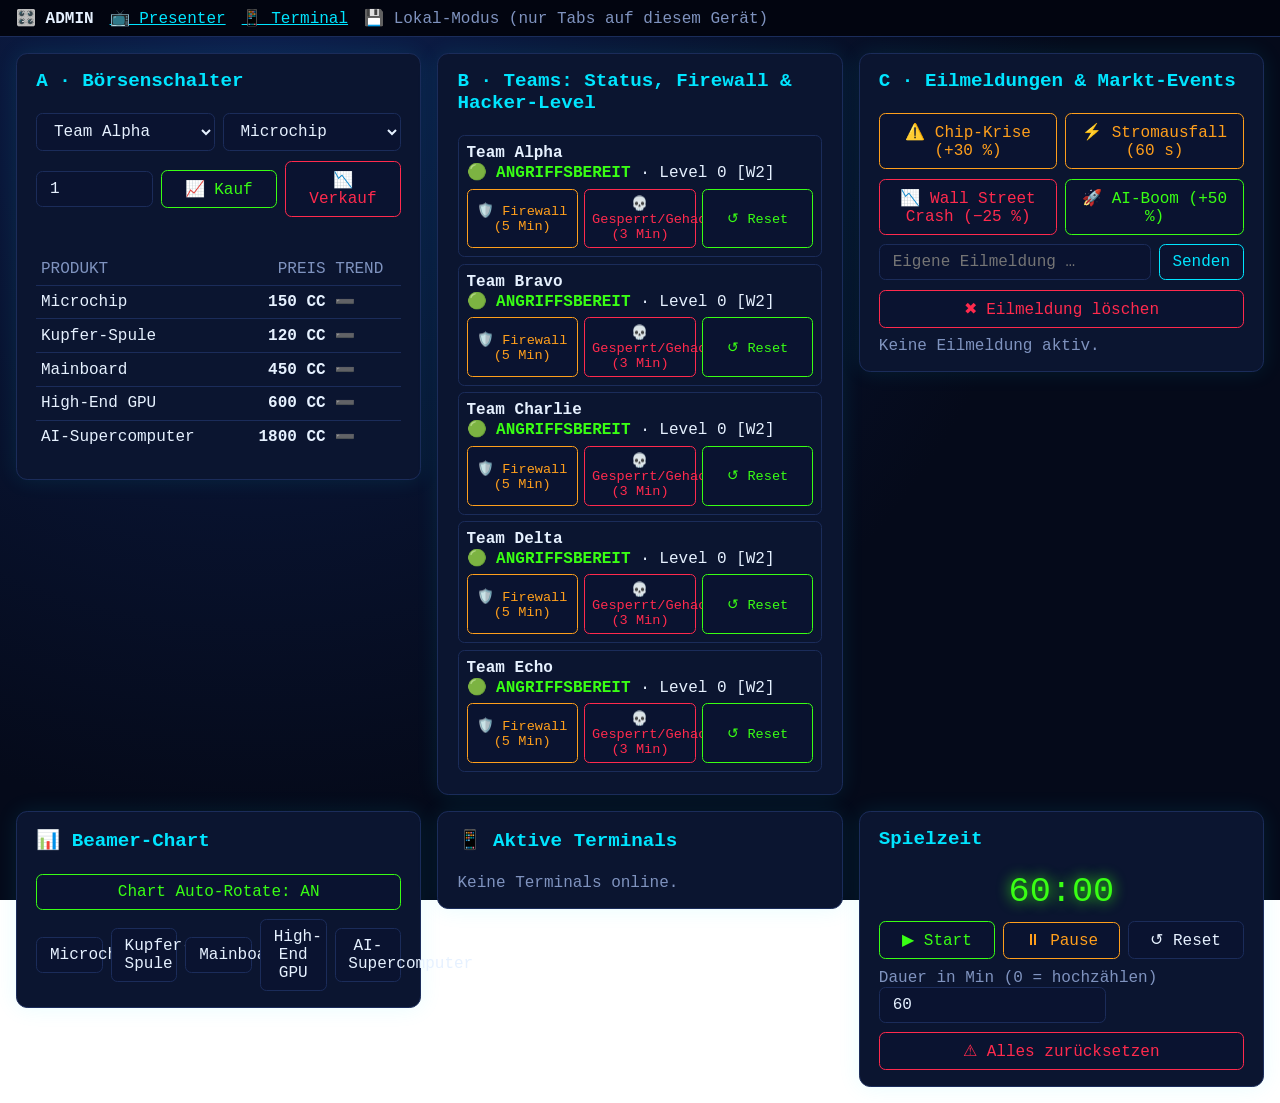
==== admin/index.html @ 9f30bccb "adds files via upload" ====
<!DOCTYPE html><html lang="de" class="sm"><head><meta charset="utf-8"><meta name="viewport" content="width=device-width,initial-scale=1"><title>Admin · CodeClub Börse</title><link rel="stylesheet" href="../css/style.css"></head>
<body>
<nav class="nav"><b>🎛️ ADMIN</b><a href="../presenter/" target="_blank">📺 Presenter</a><a href="../terminal/" target="_blank">📱 Terminal</a><span class="mut cn"></span></nav>
<section class="adm">
 <div class="card"><h2>A · Börsenschalter</h2>
  <div class="row"><select id="tt"></select><select id="tp"></select></div>
  <div class="row"><input id="tq" type="number" min="1" value="1" aria-label="Menge"><button id="buy" class="b-g">📈 Kauf</button><button id="sell" class="b-r">📉 Verkauf</button></div>
  <div id="fb" class="mut" aria-live="polite">&nbsp;</div><table id="ap"></table><div class="log" id="lg"></div></div>
 <div class="card"><h2>B · Teams: Status, Firewall &amp; Hacker-Level</h2><div id="at"></div></div>
 <div class="card"><h2>C · Eilmeldungen &amp; Markt-Events</h2>
  <div class="row"><button class="b-o" data-ev="chip">⚠️ Chip-Krise (+30 %)</button><button class="b-o" data-ev="pow">⚡ Stromausfall (60 s)</button></div>
  <div class="row"><button class="b-r" data-ev="crash">📉 Wall Street Crash (−25 %)</button><button class="b-g" data-ev="ai">🚀 AI-Boom (+50 %)</button></div>
  <div class="row"><input id="ct" placeholder="Eigene Eilmeldung …" maxlength="140"><button id="cust" class="b-c" style="flex:0 0 auto">Senden</button></div>
  <button id="clr" class="b-r">✖ Eilmeldung löschen</button><div id="cur" class="mut"></div></div>
 <div class="card"><h2>📊 Beamer-Chart</h2><button id="ar"></button><div class="row" id="cb"></div></div>
 <div class="card"><h2>📱 Aktive Terminals</h2><div id="tl2"></div></div>
 <div class="card"><h2>Spielzeit</h2><div class="lvl" id="agt">00:00</div>
  <div class="row"><button id="gs" class="b-g">▶ Start</button><button id="gp" class="b-o">⏸ Pause</button><button id="gr">↺ Reset</button></div>
  <label class="mut">Dauer in Min (0 = hochzählen) <input id="tl" type="number" min="0"></label><button id="rst" class="b-r">⚠ Alles zurücksetzen</button></div>
</section>
<script src="../js/config.js"></script><script src="../js/core.js"></script><script src="../js/admin.js"></script></body></html>
---- css/style.css ----
:root{--bg:#050a1a;--panel:#0b1530;--line:#1b2c5a;--neon:#39ff14;--blue:#00e5ff;--red:#ff2a4d;--orange:#ff9f1c;--yellow:#ffd400;--txt:#e6f1ff;--mut:#7f93bf}
*{box-sizing:border-box;margin:0}[hidden]{display:none!important}
html{font-size:max(14px,min(1.2vw,2.2vh))}html.sm{font-size:16px}
body{background:radial-gradient(circle at 20% 0,#0d1f4d,var(--bg) 60%) fixed;color:var(--txt);font-family:ui-monospace,Consolas,"Courier New",monospace;min-height:100vh}
button,select,input{font:inherit;color:var(--txt);background:#0a1330;border:1px solid var(--line);border-radius:.4em;padding:.5em .8em;min-width:0}
button{cursor:pointer}button:hover,button.on{border-color:var(--blue);box-shadow:0 0 .6em #00e5ff55}
.b-g{border-color:var(--neon);color:var(--neon)}.b-r{border-color:var(--red);color:var(--red)}.b-o{border-color:var(--orange);color:var(--orange)}.b-c{border-color:var(--blue);color:var(--blue)}
.up{color:var(--neon)}.dn{color:var(--red)}.mut{color:var(--mut)}.s-ok{color:var(--neon)}.s-fw{color:var(--orange)}.s-hk{color:var(--red)}
.card{background:var(--panel);border:1px solid var(--line);border-radius:.7em;padding:1em 1.2em;box-shadow:0 0 1.4em #00e5ff18}
h2{color:var(--blue);font-size:1.2rem;margin-bottom:.6em}
table{width:100%;border-collapse:collapse}td,th{padding:.4em .3em;border-top:1px solid var(--line);text-align:left;white-space:nowrap}th{border:0;color:var(--mut);font-weight:400}.ra{text-align:right}
.row{display:flex;gap:.5em;flex-wrap:wrap;align-items:center}.row>*{flex:1}
.lnk{display:block;padding:1em;border:1px solid var(--blue);border-radius:.4em;color:var(--blue);text-decoration:none;margin-top:.6em;text-align:center}
/* Presenter */
#pv{height:100vh;display:grid;grid-template-rows:auto 1fr auto}
.hd{display:flex;justify-content:space-between;align-items:center;gap:1em;padding:.6em 1.2em;border-bottom:2px solid var(--neon);box-shadow:0 0 1.2em #39ff1444}
h1{font-size:2.1rem;color:var(--neon);text-shadow:0 0 .5em var(--neon);letter-spacing:.06em}
.clk{text-align:right;font-size:3rem;line-height:1;color:var(--blue);text-shadow:0 0 .4em var(--blue)}.clk small{display:block;font-size:1rem;color:var(--mut);text-shadow:none;margin-top:.3em}.clk .dn{color:var(--red)}
.mn{display:grid;grid-template-columns:2.3fr 1fr;gap:1.1em;padding:1.1em;min-height:0}
.lf{display:grid;grid-template-rows:1fr auto;gap:1.1em;min-height:0}
.big{display:flex;flex-direction:column;min-height:0}.big>div:first-child{display:flex;justify-content:space-between;align-items:baseline}
.big h2{font-size:1.8rem;color:var(--neon);margin:0}.pxl{font-size:2.6rem;font-weight:700}
.cw{position:relative;flex:1;min-height:0}#mc{position:absolute;inset:0;width:100%;height:100%;transition:opacity .35s}#mc.out{opacity:0}
.pc{display:grid;grid-template-columns:repeat(5,1fr);gap:.8em}
.pk{padding:.6em .8em}.pk.on{border-color:var(--neon);box-shadow:0 0 1em #39ff1455}.pk b{display:block;font-size:.95rem;min-height:2.3em}.pk .p{font-size:1.5rem;font-weight:700;border-radius:.2em}
.sp{position:relative;height:2.8em}.sp canvas{position:absolute;inset:0;width:100%;height:100%}
@keyframes fu{from{background:#39ff1466}}@keyframes fd{from{background:#ff2a4d66}}.fu{animation:fu .9s}.fd{animation:fd .9s}
.tm{display:flex;justify-content:space-between;align-items:center;gap:.5em;padding:.5em .7em;margin-bottom:.5em;border:2px solid var(--line);border-radius:.5em;font-size:1.25rem}
.tm small{display:block;font-size:.8rem;color:var(--mut)}.tm.s-ok{border-color:#39ff1477}.tm.s-fw{border-color:var(--orange);box-shadow:0 0 1em #ff9f1c66}.tm.s-hk{border-color:var(--red);box-shadow:0 0 1em #ff2a4d88}
.bn{display:none;overflow:hidden;white-space:nowrap;background:var(--yellow);color:#000}.bn.on{display:block}
.bn::before{content:"";display:block;height:.7em;background:repeating-linear-gradient(-45deg,#000 0 .8em,var(--yellow) .8em 1.6em)}
.bn span{display:inline-block;padding:.25em 0 .35em 100%;font-size:2.4rem;font-weight:700;animation:mq 22s linear infinite}@keyframes mq{to{transform:translateX(-100%)}}
@media(prefers-reduced-motion:reduce){.bn span{animation:none;padding-left:1em}}
/* Admin */
.nav{display:flex;gap:1em;align-items:center;padding:.5em 1em;background:#020510;border-bottom:1px solid var(--line)}.nav a{color:var(--blue)}
.adm{padding:1em;display:grid;grid-template-columns:repeat(auto-fit,minmax(340px,1fr));gap:1em;align-items:start}
.adm .card,.tc .card{display:flex;flex-direction:column;gap:.6em}
.trow{display:grid;gap:.4em;padding:.5em;border:1px solid var(--line);border-radius:.4em;margin-bottom:.4em}
.bt{display:flex;gap:.4em;flex-wrap:wrap}.bt button{flex:1;padding:.4em .5em;font-size:.85em}
.log{font-size:.85em;color:var(--mut);max-height:11em;overflow:auto}
/* Terminal */
.tc{max-width:34rem;margin:0 auto;padding:.8em;display:flex;flex-direction:column;gap:.8em}.tc button,.tc select,.tc input{padding:.9em;font-size:1.05rem}
.grid{display:grid;grid-template-columns:1fr 1fr;gap:.5em}
.lvl{font-size:2.2rem;text-align:center;color:var(--neon);text-shadow:0 0 .4em var(--neon)}
.res{padding:1em;border-radius:.5em;white-space:pre-line;font-weight:700}.res.ok{border:2px solid var(--neon);color:var(--neon)}.res.no{border:2px solid var(--red);color:var(--red)}
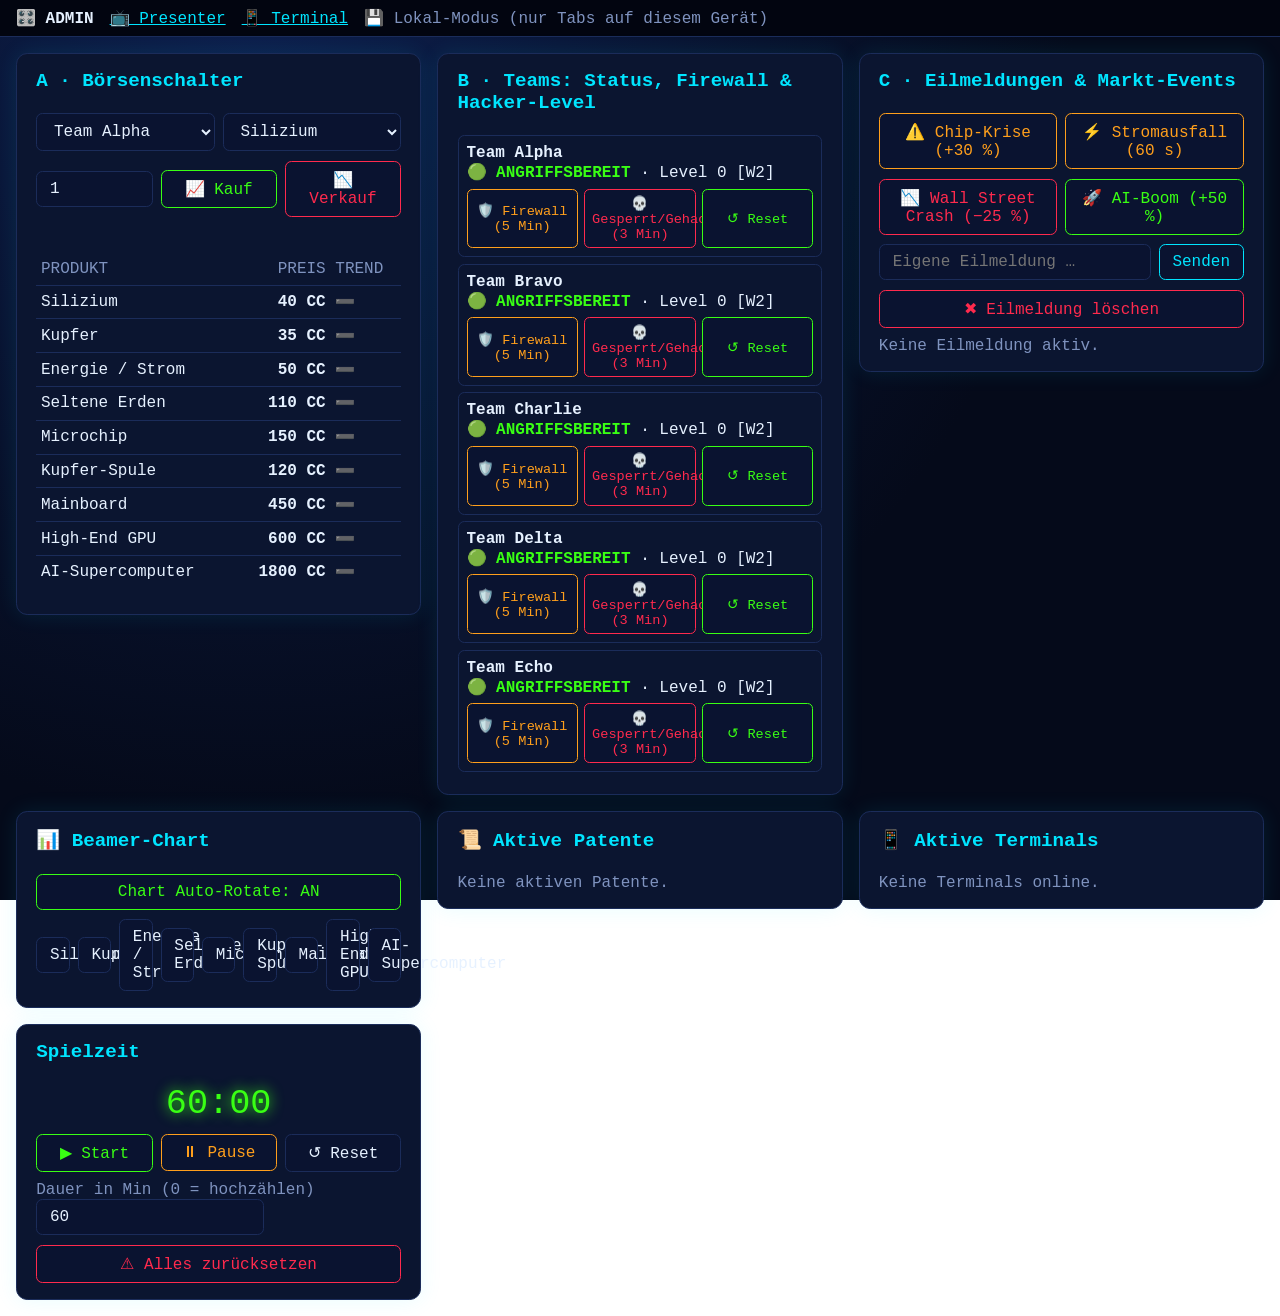
==== commit f0bbb4ea: "adds files version2" ====
--- a/admin/index.html
+++ b/admin/index.html
@@ -13,6 +13,7 @@
   <div class="row"><input id="ct" placeholder="Eigene Eilmeldung …" maxlength="140"><button id="cust" class="b-c" style="flex:0 0 auto">Senden</button></div>
   <button id="clr" class="b-r">✖ Eilmeldung löschen</button><div id="cur" class="mut"></div></div>
  <div class="card"><h2>📊 Beamer-Chart</h2><button id="ar"></button><div class="row" id="cb"></div></div>
+ <div class="card"><h2>📜 Aktive Patente</h2><div id="pl"></div></div>
  <div class="card"><h2>📱 Aktive Terminals</h2><div id="tl2"></div></div>
  <div class="card"><h2>Spielzeit</h2><div class="lvl" id="agt">00:00</div>
   <div class="row"><button id="gs" class="b-g">▶ Start</button><button id="gp" class="b-o">⏸ Pause</button><button id="gr">↺ Reset</button></div>
--- a/css/style.css
+++ b/css/style.css
@@ -22,10 +22,10 @@
 .big h2{font-size:1.8rem;color:var(--neon);margin:0}.pxl{font-size:2.6rem;font-weight:700}
 .cw{position:relative;flex:1;min-height:0}#mc{position:absolute;inset:0;width:100%;height:100%;transition:opacity .35s}#mc.out{opacity:0}
 .pc{display:grid;grid-template-columns:repeat(5,1fr);gap:.8em}
-.pk{padding:.6em .8em}.pk.on{border-color:var(--neon);box-shadow:0 0 1em #39ff1455}.pk b{display:block;font-size:.95rem;min-height:2.3em}.pk .p{font-size:1.5rem;font-weight:700;border-radius:.2em}
-.sp{position:relative;height:2.8em}.sp canvas{position:absolute;inset:0;width:100%;height:100%}
+.pk{padding:.6em .8em}.pk.on{border-color:var(--neon);box-shadow:0 0 1em #39ff1455}.pk b{display:block;font-size:.85rem;min-height:1.3em}.pk .p{font-size:1.3rem;font-weight:700;border-radius:.2em}
+.sp{position:relative;height:2.2em}.sp canvas{position:absolute;inset:0;width:100%;height:100%}
 @keyframes fu{from{background:#39ff1466}}@keyframes fd{from{background:#ff2a4d66}}.fu{animation:fu .9s}.fd{animation:fd .9s}
-.tm{display:flex;justify-content:space-between;align-items:center;gap:.5em;padding:.5em .7em;margin-bottom:.5em;border:2px solid var(--line);border-radius:.5em;font-size:1.25rem}
+.tm{display:flex;justify-content:space-between;align-items:center;gap:.5em;padding:.5em .7em;margin-bottom:.5em;border:2px solid var(--line);border-radius:.5em;font-size:1.05rem}
 .tm small{display:block;font-size:.8rem;color:var(--mut)}.tm.s-ok{border-color:#39ff1477}.tm.s-fw{border-color:var(--orange);box-shadow:0 0 1em #ff9f1c66}.tm.s-hk{border-color:var(--red);box-shadow:0 0 1em #ff2a4d88}
 .bn{display:none;overflow:hidden;white-space:nowrap;background:var(--yellow);color:#000}.bn.on{display:block}
 .bn::before{content:"";display:block;height:.7em;background:repeating-linear-gradient(-45deg,#000 0 .8em,var(--yellow) .8em 1.6em)}
@@ -43,3 +43,8 @@
 .grid{display:grid;grid-template-columns:1fr 1fr;gap:.5em}
 .lvl{font-size:2.2rem;text-align:center;color:var(--neon);text-shadow:0 0 .4em var(--neon)}
 .res{padding:1em;border-radius:.5em;white-space:pre-line;font-weight:700}.res.ok{border:2px solid var(--neon);color:var(--neon)}.res.no{border:2px solid var(--red);color:var(--red)}
+
+.tm b{text-align:right;font-size:.9rem}.s-sh{color:var(--blue)}.tm.s-sh{border-color:var(--blue);box-shadow:0 0 1em #00e5ff55}
+.lk{font-size:.8rem;color:var(--orange);min-height:1.2em}
+.rc{display:grid;grid-template-rows:auto 1fr;gap:1.1em;min-height:0}.rc .card{overflow:hidden}
+.pt{font-size:1rem;margin-bottom:.5em;padding:.4em .6em;border:1px solid var(--orange);border-radius:.4em}.pt b{color:var(--orange)}
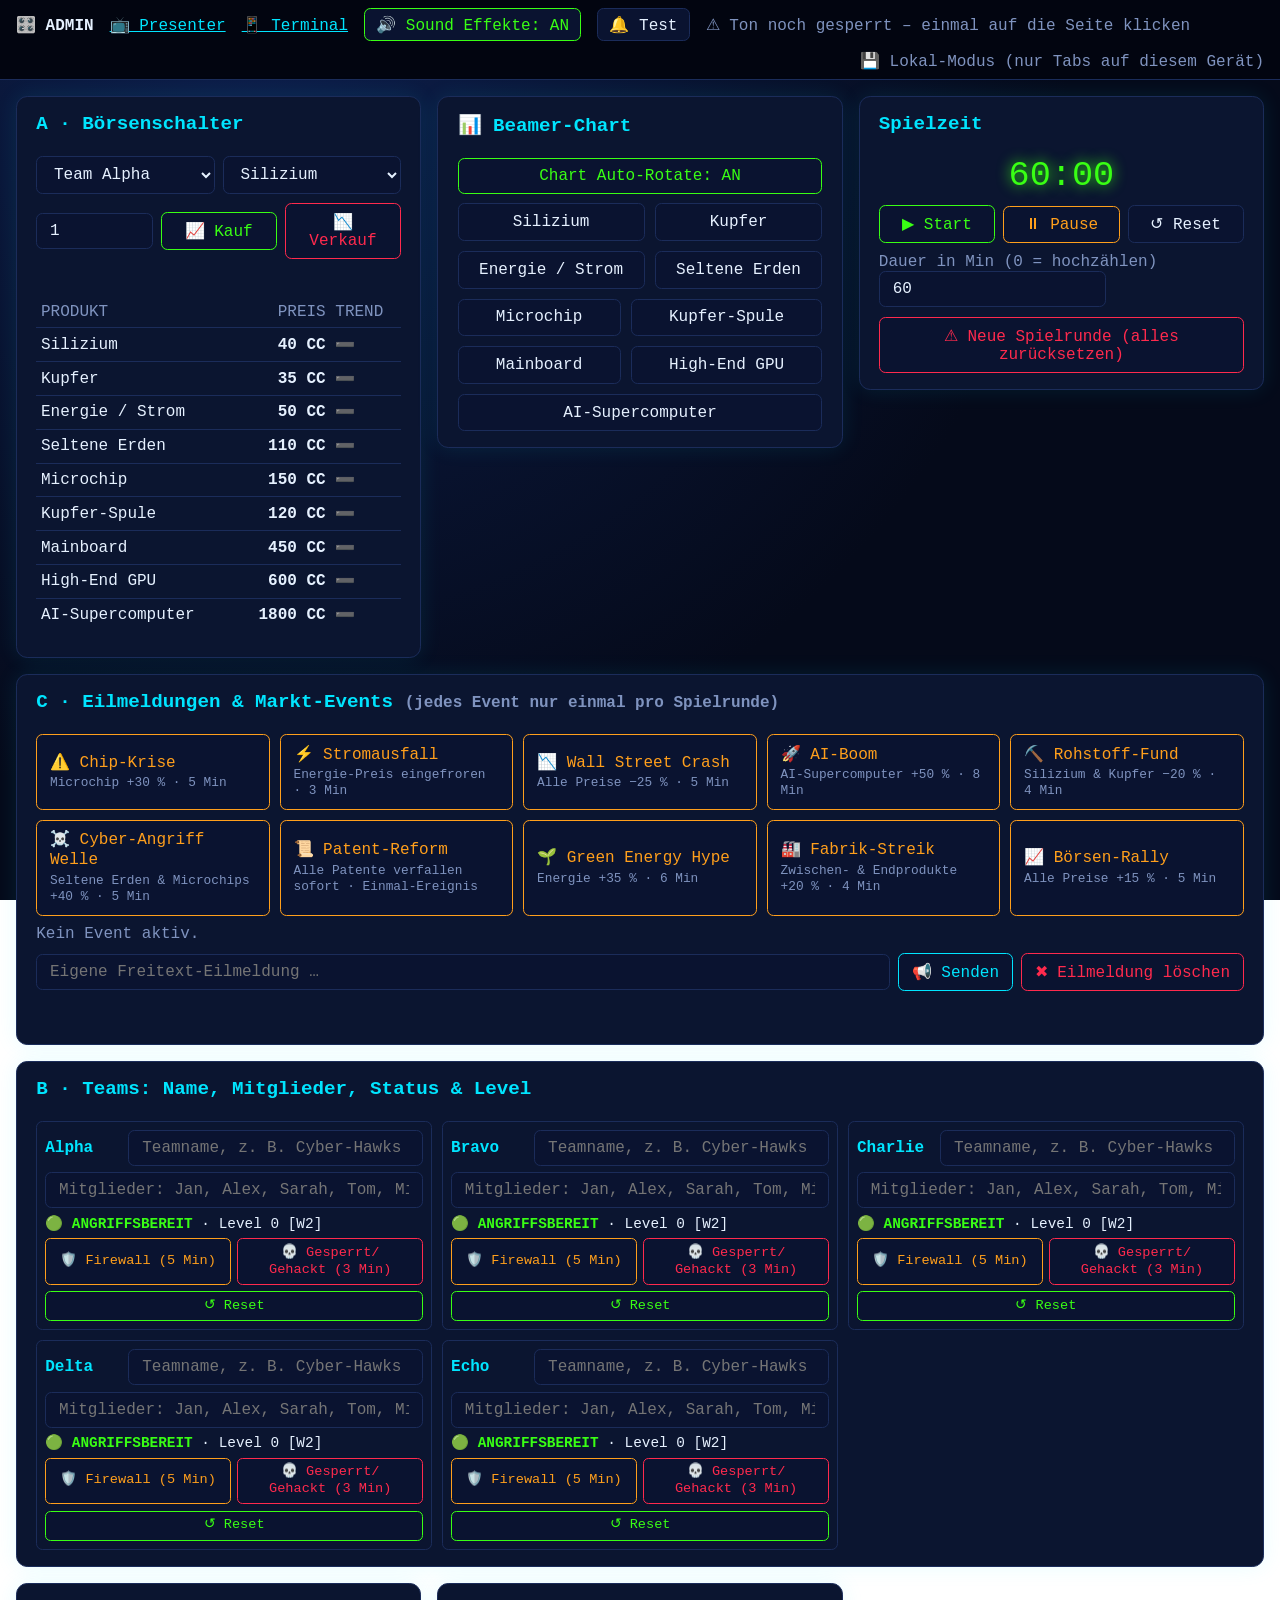
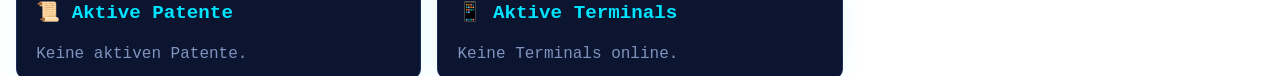
==== commit d1d460dc: "adds files v3" ====
--- a/admin/index.html
+++ b/admin/index.html
@@ -1,22 +1,23 @@
 <!DOCTYPE html><html lang="de" class="sm"><head><meta charset="utf-8"><meta name="viewport" content="width=device-width,initial-scale=1"><title>Admin · CodeClub Börse</title><link rel="stylesheet" href="../css/style.css"></head>
 <body>
-<nav class="nav"><b>🎛️ ADMIN</b><a href="../presenter/" target="_blank">📺 Presenter</a><a href="../terminal/" target="_blank">📱 Terminal</a><span class="mut cn"></span></nav>
+<nav class="nav"><b>🎛️ ADMIN</b><a href="../presenter/" target="_blank">📺 Presenter</a><a href="../terminal/" target="_blank">📱 Terminal</a>
+ <button id="snd" class="b-g">🔊 Sound Effekte: AN</button><button id="sndt">🔔 Test</button><span class="mut" id="snh"></span><span class="mut cn"></span></nav>
 <section class="adm">
  <div class="card"><h2>A · Börsenschalter</h2>
   <div class="row"><select id="tt"></select><select id="tp"></select></div>
   <div class="row"><input id="tq" type="number" min="1" value="1" aria-label="Menge"><button id="buy" class="b-g">📈 Kauf</button><button id="sell" class="b-r">📉 Verkauf</button></div>
   <div id="fb" class="mut" aria-live="polite">&nbsp;</div><table id="ap"></table><div class="log" id="lg"></div></div>
- <div class="card"><h2>B · Teams: Status, Firewall &amp; Hacker-Level</h2><div id="at"></div></div>
- <div class="card"><h2>C · Eilmeldungen &amp; Markt-Events</h2>
-  <div class="row"><button class="b-o" data-ev="chip">⚠️ Chip-Krise (+30 %)</button><button class="b-o" data-ev="pow">⚡ Stromausfall (60 s)</button></div>
-  <div class="row"><button class="b-r" data-ev="crash">📉 Wall Street Crash (−25 %)</button><button class="b-g" data-ev="ai">🚀 AI-Boom (+50 %)</button></div>
-  <div class="row"><input id="ct" placeholder="Eigene Eilmeldung …" maxlength="140"><button id="cust" class="b-c" style="flex:0 0 auto">Senden</button></div>
-  <button id="clr" class="b-r">✖ Eilmeldung löschen</button><div id="cur" class="mut"></div></div>
- <div class="card"><h2>📊 Beamer-Chart</h2><button id="ar"></button><div class="row" id="cb"></div></div>
+ <div class="card"><h2>📊 Beamer-Chart</h2><button id="ar"></button><div class="seg" id="cb"></div></div>
+ <div class="card"><h2>Spielzeit</h2><div class="lvl" id="agt">00:00</div>
+  <div class="row"><button id="gs" class="b-g">▶ Start</button><button id="gp" class="b-o">⏸ Pause</button><button id="gr">↺ Reset</button></div>
+  <label class="mut">Dauer in Min (0 = hochzählen) <input id="tl" type="number" min="0"></label><button id="rst" class="b-r">⚠ Neue Spielrunde (alles zurücksetzen)</button></div>
+ <div class="card full"><h2>C · Eilmeldungen &amp; Markt-Events <small class="mut">(jedes Event nur einmal pro Spielrunde)</small></h2>
+  <div class="evg" id="evg"></div>
+  <div id="ael"></div>
+  <div class="row"><input id="ct" placeholder="Eigene Freitext-Eilmeldung …" maxlength="140"><button id="cust" class="b-c" style="flex:0 0 auto">📢 Senden</button><button id="clr" class="b-r" style="flex:0 0 auto">✖ Eilmeldung löschen</button></div>
+  <div id="evm" class="mut" aria-live="polite">&nbsp;</div><div id="cur" class="mut"></div></div>
+ <div class="card full"><h2>B · Teams: Name, Mitglieder, Status &amp; Level</h2><div id="at"></div></div>
  <div class="card"><h2>📜 Aktive Patente</h2><div id="pl"></div></div>
  <div class="card"><h2>📱 Aktive Terminals</h2><div id="tl2"></div></div>
- <div class="card"><h2>Spielzeit</h2><div class="lvl" id="agt">00:00</div>
-  <div class="row"><button id="gs" class="b-g">▶ Start</button><button id="gp" class="b-o">⏸ Pause</button><button id="gr">↺ Reset</button></div>
-  <label class="mut">Dauer in Min (0 = hochzählen) <input id="tl" type="number" min="0"></label><button id="rst" class="b-r">⚠ Alles zurücksetzen</button></div>
 </section>
 <script src="../js/config.js"></script><script src="../js/core.js"></script><script src="../js/admin.js"></script></body></html>
--- a/css/style.css
+++ b/css/style.css
@@ -16,27 +16,27 @@
 .hd{display:flex;justify-content:space-between;align-items:center;gap:1em;padding:.6em 1.2em;border-bottom:2px solid var(--neon);box-shadow:0 0 1.2em #39ff1444}
 h1{font-size:2.1rem;color:var(--neon);text-shadow:0 0 .5em var(--neon);letter-spacing:.06em}
 .clk{text-align:right;font-size:3rem;line-height:1;color:var(--blue);text-shadow:0 0 .4em var(--blue)}.clk small{display:block;font-size:1rem;color:var(--mut);text-shadow:none;margin-top:.3em}.clk .dn{color:var(--red)}
-.mn{display:grid;grid-template-columns:2.3fr 1fr;gap:1.1em;padding:1.1em;min-height:0}
+.mn{display:grid;grid-template-columns:minmax(0,1.7fr) minmax(0,1fr);gap:1.1em;padding:1.1em;min-height:0}
 .lf{display:grid;grid-template-rows:1fr auto;gap:1.1em;min-height:0}
 .big{display:flex;flex-direction:column;min-height:0}.big>div:first-child{display:flex;justify-content:space-between;align-items:baseline}
 .big h2{font-size:1.8rem;color:var(--neon);margin:0}.pxl{font-size:2.6rem;font-weight:700}
 .cw{position:relative;flex:1;min-height:0}#mc{position:absolute;inset:0;width:100%;height:100%;transition:opacity .35s}#mc.out{opacity:0}
-.pc{display:grid;grid-template-columns:repeat(5,1fr);gap:.8em}
-.pk{padding:.6em .8em}.pk.on{border-color:var(--neon);box-shadow:0 0 1em #39ff1455}.pk b{display:block;font-size:.85rem;min-height:1.3em}.pk .p{font-size:1.3rem;font-weight:700;border-radius:.2em}
-.sp{position:relative;height:2.2em}.sp canvas{position:absolute;inset:0;width:100%;height:100%}
+.pc{display:grid;grid-template-columns:repeat(5,minmax(0,1fr));gap:.8em}
+.pk{padding:.55em .7em}.pk.on{border-color:var(--neon);box-shadow:0 0 1em #39ff1455}.pk b{display:block;font-size:.8rem;min-height:1.3em;white-space:nowrap;overflow:hidden;text-overflow:ellipsis}.pk .p{font-size:1.3rem;font-weight:700;border-radius:.2em}
+.sp{position:relative;height:1.9em}.sp canvas{position:absolute;inset:0;width:100%;height:100%}
 @keyframes fu{from{background:#39ff1466}}@keyframes fd{from{background:#ff2a4d66}}.fu{animation:fu .9s}.fd{animation:fd .9s}
-.tm{display:flex;justify-content:space-between;align-items:center;gap:.5em;padding:.5em .7em;margin-bottom:.5em;border:2px solid var(--line);border-radius:.5em;font-size:1.05rem}
-.tm small{display:block;font-size:.8rem;color:var(--mut)}.tm.s-ok{border-color:#39ff1477}.tm.s-fw{border-color:var(--orange);box-shadow:0 0 1em #ff9f1c66}.tm.s-hk{border-color:var(--red);box-shadow:0 0 1em #ff2a4d88}
+.tm{display:block;padding:.4em .7em .45em;margin-bottom:.45em;border:2px solid var(--line);border-radius:.5em;font-size:1.05rem}
+.tm.s-ok{border-color:#39ff1477}.tm.s-fw{border-color:var(--orange);box-shadow:0 0 1em #ff9f1c66}.tm.s-hk{border-color:var(--red);box-shadow:0 0 1em #ff2a4d88}
 .bn{display:none;overflow:hidden;white-space:nowrap;background:var(--yellow);color:#000}.bn.on{display:block}
 .bn::before{content:"";display:block;height:.7em;background:repeating-linear-gradient(-45deg,#000 0 .8em,var(--yellow) .8em 1.6em)}
-.bn span{display:inline-block;padding:.25em 0 .35em 100%;font-size:2.4rem;font-weight:700;animation:mq 22s linear infinite}@keyframes mq{to{transform:translateX(-100%)}}
+.bn span{display:inline-block;padding:.25em 0 .35em 100%;font-size:2.2rem;font-weight:700;animation:mq 22s linear infinite}@keyframes mq{to{transform:translateX(-100%)}}
 @media(prefers-reduced-motion:reduce){.bn span{animation:none;padding-left:1em}}
 /* Admin */
-.nav{display:flex;gap:1em;align-items:center;padding:.5em 1em;background:#020510;border-bottom:1px solid var(--line)}.nav a{color:var(--blue)}
-.adm{padding:1em;display:grid;grid-template-columns:repeat(auto-fit,minmax(340px,1fr));gap:1em;align-items:start}
+.nav{display:flex;flex-wrap:wrap;gap:.6em 1em;align-items:center;padding:.5em 1em;background:#020510;border-bottom:1px solid var(--line)}.nav a{color:var(--blue)}
+.adm{padding:1em;display:grid;grid-template-columns:repeat(auto-fit,minmax(340px,1fr));grid-auto-flow:dense;gap:1em;align-items:start}
 .adm .card,.tc .card{display:flex;flex-direction:column;gap:.6em}
 .trow{display:grid;gap:.4em;padding:.5em;border:1px solid var(--line);border-radius:.4em;margin-bottom:.4em}
-.bt{display:flex;gap:.4em;flex-wrap:wrap}.bt button{flex:1;padding:.4em .5em;font-size:.85em}
+.bt{display:flex;gap:.4em;flex-wrap:wrap}.bt button{flex:1 1 11rem;padding:.4em .5em;font-size:.85em;white-space:normal;overflow-wrap:anywhere;line-height:1.25}
 .log{font-size:.85em;color:var(--mut);max-height:11em;overflow:auto}
 /* Terminal */
 .tc{max-width:34rem;margin:0 auto;padding:.8em;display:flex;flex-direction:column;gap:.8em}.tc button,.tc select,.tc input{padding:.9em;font-size:1.05rem}
@@ -44,7 +44,29 @@
 .lvl{font-size:2.2rem;text-align:center;color:var(--neon);text-shadow:0 0 .4em var(--neon)}
 .res{padding:1em;border-radius:.5em;white-space:pre-line;font-weight:700}.res.ok{border:2px solid var(--neon);color:var(--neon)}.res.no{border:2px solid var(--red);color:var(--red)}
 
-.tm b{text-align:right;font-size:.9rem}.s-sh{color:var(--blue)}.tm.s-sh{border-color:var(--blue);box-shadow:0 0 1em #00e5ff55}
-.lk{font-size:.8rem;color:var(--orange);min-height:1.2em}
-.rc{display:grid;grid-template-rows:auto 1fr;gap:1.1em;min-height:0}.rc .card{overflow:hidden}
-.pt{font-size:1rem;margin-bottom:.5em;padding:.4em .6em;border:1px solid var(--orange);border-radius:.4em}.pt b{color:var(--orange)}
+.s-sh{color:var(--blue)}.tm.s-sh{border-color:var(--blue);box-shadow:0 0 1em #00e5ff55}
+.lk{font-size:.8rem;color:var(--orange);min-height:1.3em;white-space:nowrap;overflow:hidden;text-overflow:ellipsis}
+.rc{display:grid;grid-template-rows:auto minmax(0,1fr);gap:1.1em;min-height:0}.rc .card{overflow:hidden}.rc .card:last-child{display:flex;flex-direction:column}#pp{overflow:auto;min-height:0}
+.pt{font-size:.8rem;margin-bottom:.4em;padding:.3em .55em;border:1px solid var(--orange);border-radius:.4em}.pt b{color:var(--orange)}
+
+/* ---- Presenter: Team-Zeilen mit Mitgliedern ---- */
+.tm .h1{display:flex;justify-content:space-between;align-items:baseline;gap:.8em}
+.tn{min-width:0;font-size:1.2rem;font-weight:700;letter-spacing:.04em;text-transform:uppercase;overflow-wrap:anywhere}
+.tn small{font-size:.65rem;color:var(--mut);font-weight:400;letter-spacing:0;margin-left:.6em;white-space:nowrap}
+.mb{font-size:.72rem;color:var(--mut);line-height:1.3;margin-top:.1em;overflow-wrap:anywhere}
+.tm b{flex:0 0 auto;text-align:right;font-size:.85rem}
+/* ---- Admin ---- */
+button:disabled{opacity:.35;cursor:not-allowed;filter:grayscale(.8);box-shadow:none}
+.nav button{padding:.35em .7em}.nav .cn{margin-left:auto}
+.adm .card{min-width:0}.adm .full{grid-column:1/-1}
+.seg{display:flex;flex-wrap:wrap;gap:10px}.seg button{flex:1 1 auto;white-space:nowrap;padding:.55em .9em}   /* Chart-Auswahl: umbrechen statt quetschen */
+.evg{display:grid;grid-template-columns:repeat(auto-fill,minmax(13.5rem,1fr));gap:10px}
+.evg button{text-align:left;padding:.6em .8em;line-height:1.25;white-space:normal}
+.evg small{display:block;color:var(--mut);font-size:.8em;margin-top:.2em}
+.evg button:disabled::after{content:"✔ genutzt";display:block;font-size:.75em;margin-top:.2em;color:var(--mut)}
+.ae{display:flex;justify-content:space-between;align-items:center;gap:.6em;padding:.4em .6em;border:1px solid var(--orange);border-radius:.4em;margin-bottom:.4em}
+.ae button{flex:0 0 auto;padding:.3em .6em;font-size:.85em}
+.th{display:flex;align-items:center;gap:.6em}.th b{flex:0 0 auto;min-width:4.6em;color:var(--blue)}.th input,.tmi{flex:1;width:100%}
+.stl{font-size:.9em}
+
+#at{display:grid;grid-template-columns:repeat(auto-fit,minmax(21rem,1fr));gap:10px}#at .trow{margin:0}
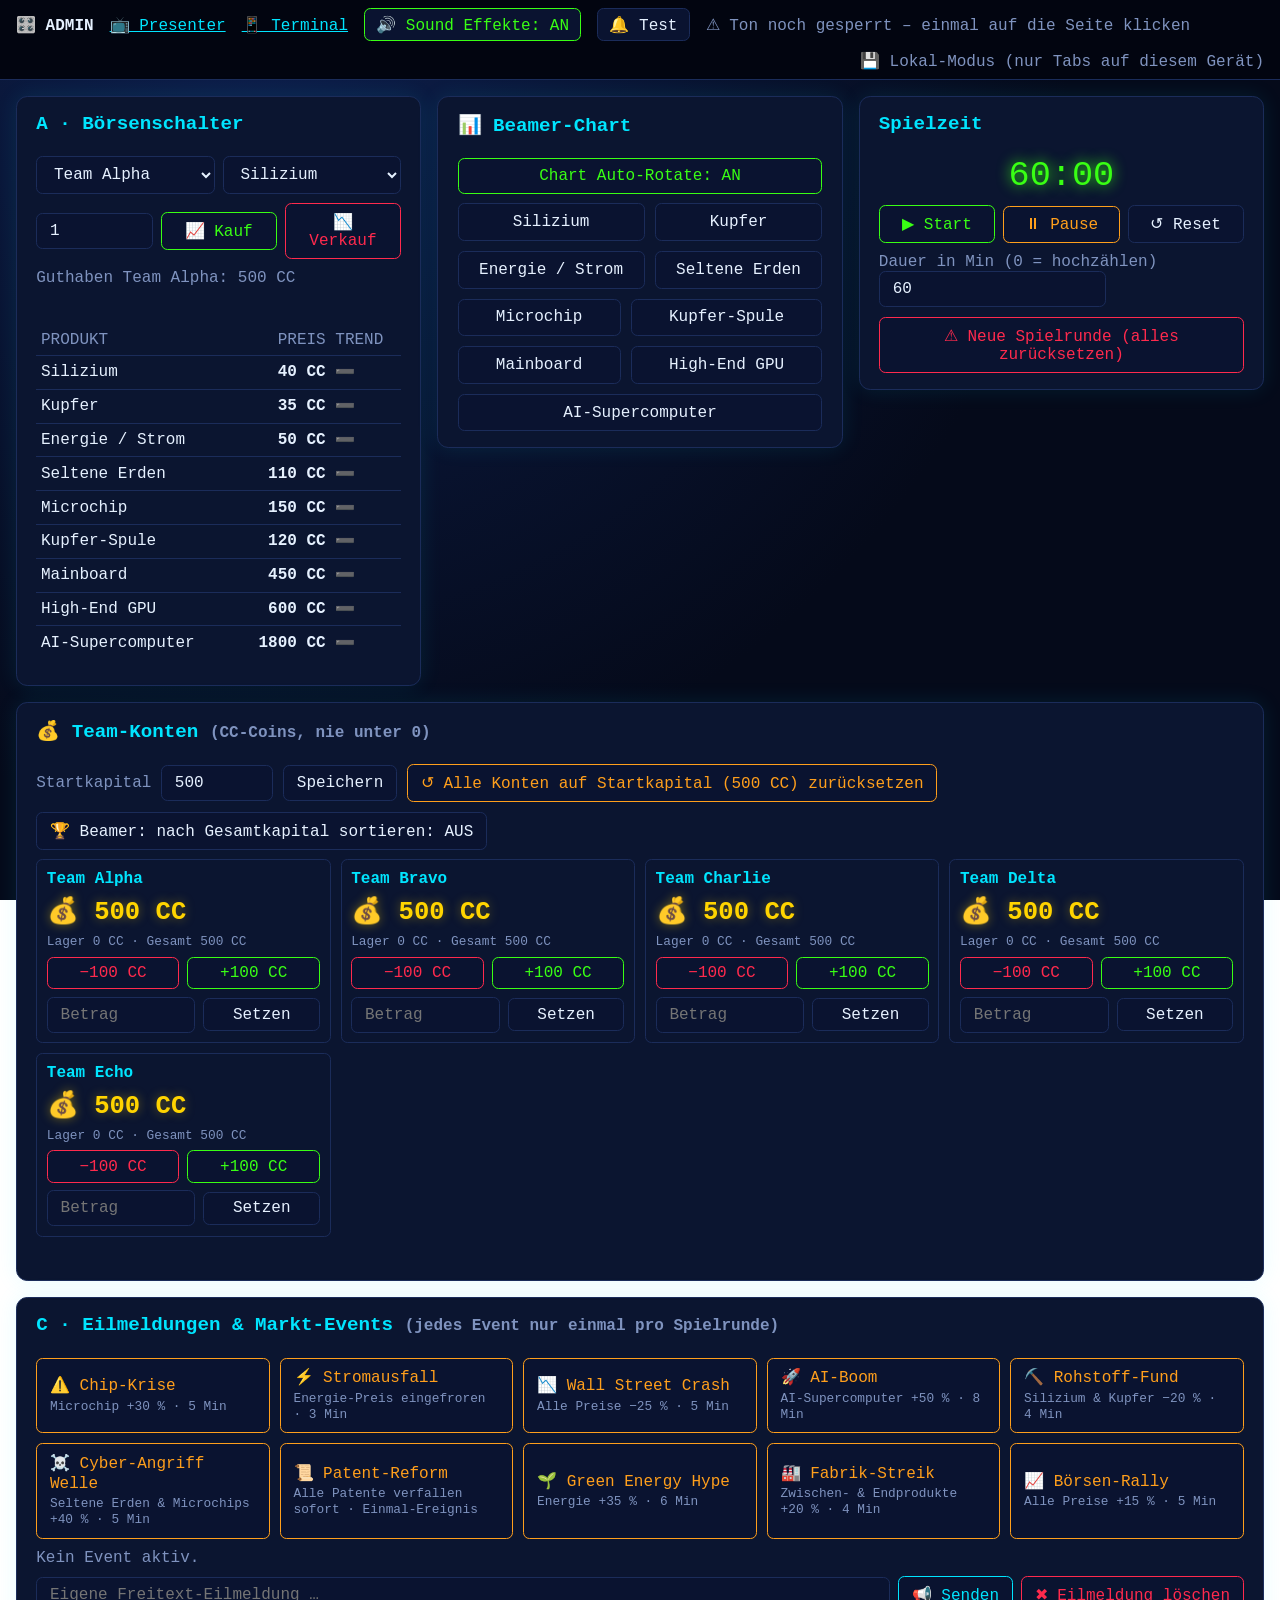
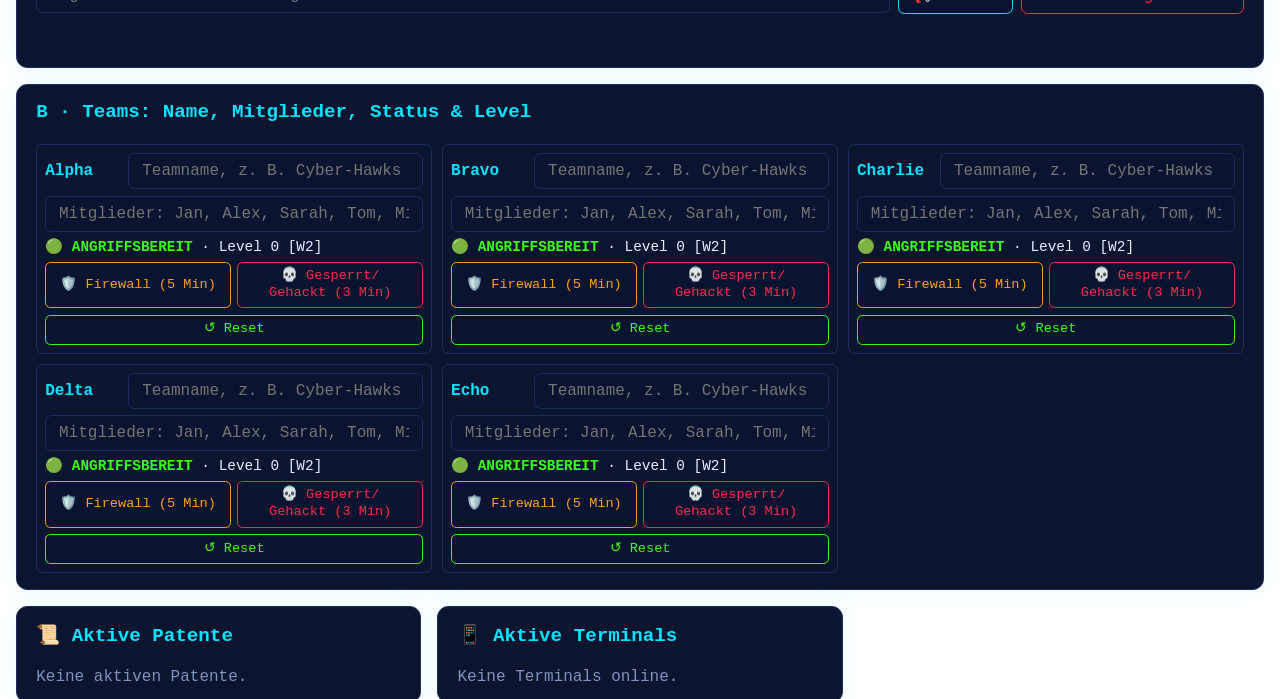
==== commit ac8a2887: "adds team money" ====
--- a/admin/index.html
+++ b/admin/index.html
@@ -6,11 +6,15 @@
  <div class="card"><h2>A · Börsenschalter</h2>
   <div class="row"><select id="tt"></select><select id="tp"></select></div>
   <div class="row"><input id="tq" type="number" min="1" value="1" aria-label="Menge"><button id="buy" class="b-g">📈 Kauf</button><button id="sell" class="b-r">📉 Verkauf</button></div>
-  <div id="fb" class="mut" aria-live="polite">&nbsp;</div><table id="ap"></table><div class="log" id="lg"></div></div>
+  <div id="tbal" class="mut"></div><div id="fb" class="mut" aria-live="polite">&nbsp;</div><table id="ap"></table><div class="log" id="lg"></div></div>
  <div class="card"><h2>📊 Beamer-Chart</h2><button id="ar"></button><div class="seg" id="cb"></div></div>
  <div class="card"><h2>Spielzeit</h2><div class="lvl" id="agt">00:00</div>
   <div class="row"><button id="gs" class="b-g">▶ Start</button><button id="gp" class="b-o">⏸ Pause</button><button id="gr">↺ Reset</button></div>
   <label class="mut">Dauer in Min (0 = hochzählen) <input id="tl" type="number" min="0"></label><button id="rst" class="b-r">⚠ Neue Spielrunde (alles zurücksetzen)</button></div>
+ <div class="card full"><h2>💰 Team-Konten <small class="mut">(CC-Coins, nie unter 0)</small></h2>
+  <div class="accb"><label>Startkapital <input id="cap" type="number" min="0" aria-label="Startkapital"></label><button id="capb">Speichern</button>
+   <button id="rsb" class="b-o"></button><button id="rk"></button></div>
+  <div class="acc" id="accg"></div><div id="am" class="mut" aria-live="polite">&nbsp;</div></div>
  <div class="card full"><h2>C · Eilmeldungen &amp; Markt-Events <small class="mut">(jedes Event nur einmal pro Spielrunde)</small></h2>
   <div class="evg" id="evg"></div>
   <div id="ael"></div>
--- a/css/style.css
+++ b/css/style.css
@@ -46,7 +46,7 @@
 
 .s-sh{color:var(--blue)}.tm.s-sh{border-color:var(--blue);box-shadow:0 0 1em #00e5ff55}
 .lk{font-size:.8rem;color:var(--orange);min-height:1.3em;white-space:nowrap;overflow:hidden;text-overflow:ellipsis}
-.rc{display:grid;grid-template-rows:auto minmax(0,1fr);gap:1.1em;min-height:0}.rc .card{overflow:hidden}.rc .card:last-child{display:flex;flex-direction:column}#pp{overflow:auto;min-height:0}
+.rc{display:grid;grid-template-rows:minmax(0,1fr) auto;gap:1.1em;min-height:0}.rc .card{overflow:hidden}.rc .card:last-child{display:flex;flex-direction:column}#pp{overflow:auto;min-height:0}
 .pt{font-size:.8rem;margin-bottom:.4em;padding:.3em .55em;border:1px solid var(--orange);border-radius:.4em}.pt b{color:var(--orange)}
 
 /* ---- Presenter: Team-Zeilen mit Mitgliedern ---- */
@@ -70,3 +70,29 @@
 .stl{font-size:.9em}
 
 #at{display:grid;grid-template-columns:repeat(auto-fit,minmax(21rem,1fr));gap:10px}#at .trow{margin:0}
+
+/* ---- Konten ---- */
+.tm .h1{align-items:center}
+.tm .money{flex:0 0 auto;font-size:1.55rem;font-weight:700;color:var(--yellow);text-shadow:0 0 .45em #ffd40088;white-space:nowrap;text-align:right}
+.tm .money.bu{color:var(--neon);text-shadow:0 0 .6em var(--neon)}.tm .money.bd{color:var(--red);text-shadow:0 0 .6em var(--red)}
+.tm .h2{display:flex;justify-content:space-between;align-items:flex-start;gap:.8em}.tm .h2 .mb{flex:1;min-width:0;margin:0}
+.tm .stt{flex:0 1 auto;max-width:55%;text-align:right;font-size:.8rem;line-height:1.25}
+.rk{color:var(--yellow)}.gk{font-size:.68rem;color:var(--mut);margin-top:.1em}
+.bal{font-size:2.1rem;text-align:center;color:var(--yellow);font-weight:700;text-shadow:0 0 .4em #ffd40088;line-height:1.1}
+.warn{color:var(--red);font-weight:700}
+.acc{display:grid;grid-template-columns:repeat(auto-fit,minmax(15rem,1fr));gap:10px}
+.ac{border:1px solid var(--line);border-radius:.4em;padding:.6em;display:flex;flex-direction:column;gap:.45em;min-width:0}
+.ac .an{overflow-wrap:anywhere;color:var(--blue);font-weight:700}.ac .av{font-size:1.6rem;font-weight:700;color:var(--yellow);text-shadow:0 0 .4em #ffd40066}.ac .ag{font-size:.8rem;color:var(--mut)}
+.ac .row input{flex:1 1 6rem}.ac .row button{flex:1 1 4rem;padding:.4em .5em}
+.accb{display:flex;flex-wrap:wrap;gap:10px;align-items:center}.accb>*{flex:0 1 auto}.accb label{color:var(--mut)}.accb input{width:7rem}
+
+/* ---- Presenter: kompakte Team-Zeilen (alles in em, damit fit() per Schriftgröße skalieren kann) ---- */
+#pt{font-size:1rem}
+.tm{font-size:1em;padding:.3em .6em .35em;margin-bottom:.35em;border-width:2px}
+.tm .tn{font-size:1.1em;line-height:1.15}.tm .tn small{font-size:.58em}
+.tm .mw{display:flex;flex-direction:column;align-items:flex-end;flex:0 0 auto;line-height:1.1}
+.tm .money{font-size:1.4em}.tm .gk{font-size:.62em;margin:0;white-space:nowrap}
+.tm .h2{margin-top:.1em}.tm .mb{font-size:.68em;line-height:1.25}.tm .stt{font-size:.75em}
+.rc .card{padding:.6em 1em}.rc h2{font-size:1rem;margin-bottom:.4em}
+#pp{display:flex;flex-wrap:wrap;gap:.4em;overflow:visible}
+.pt{font-size:.78rem;margin:0;padding:.25em .5em}
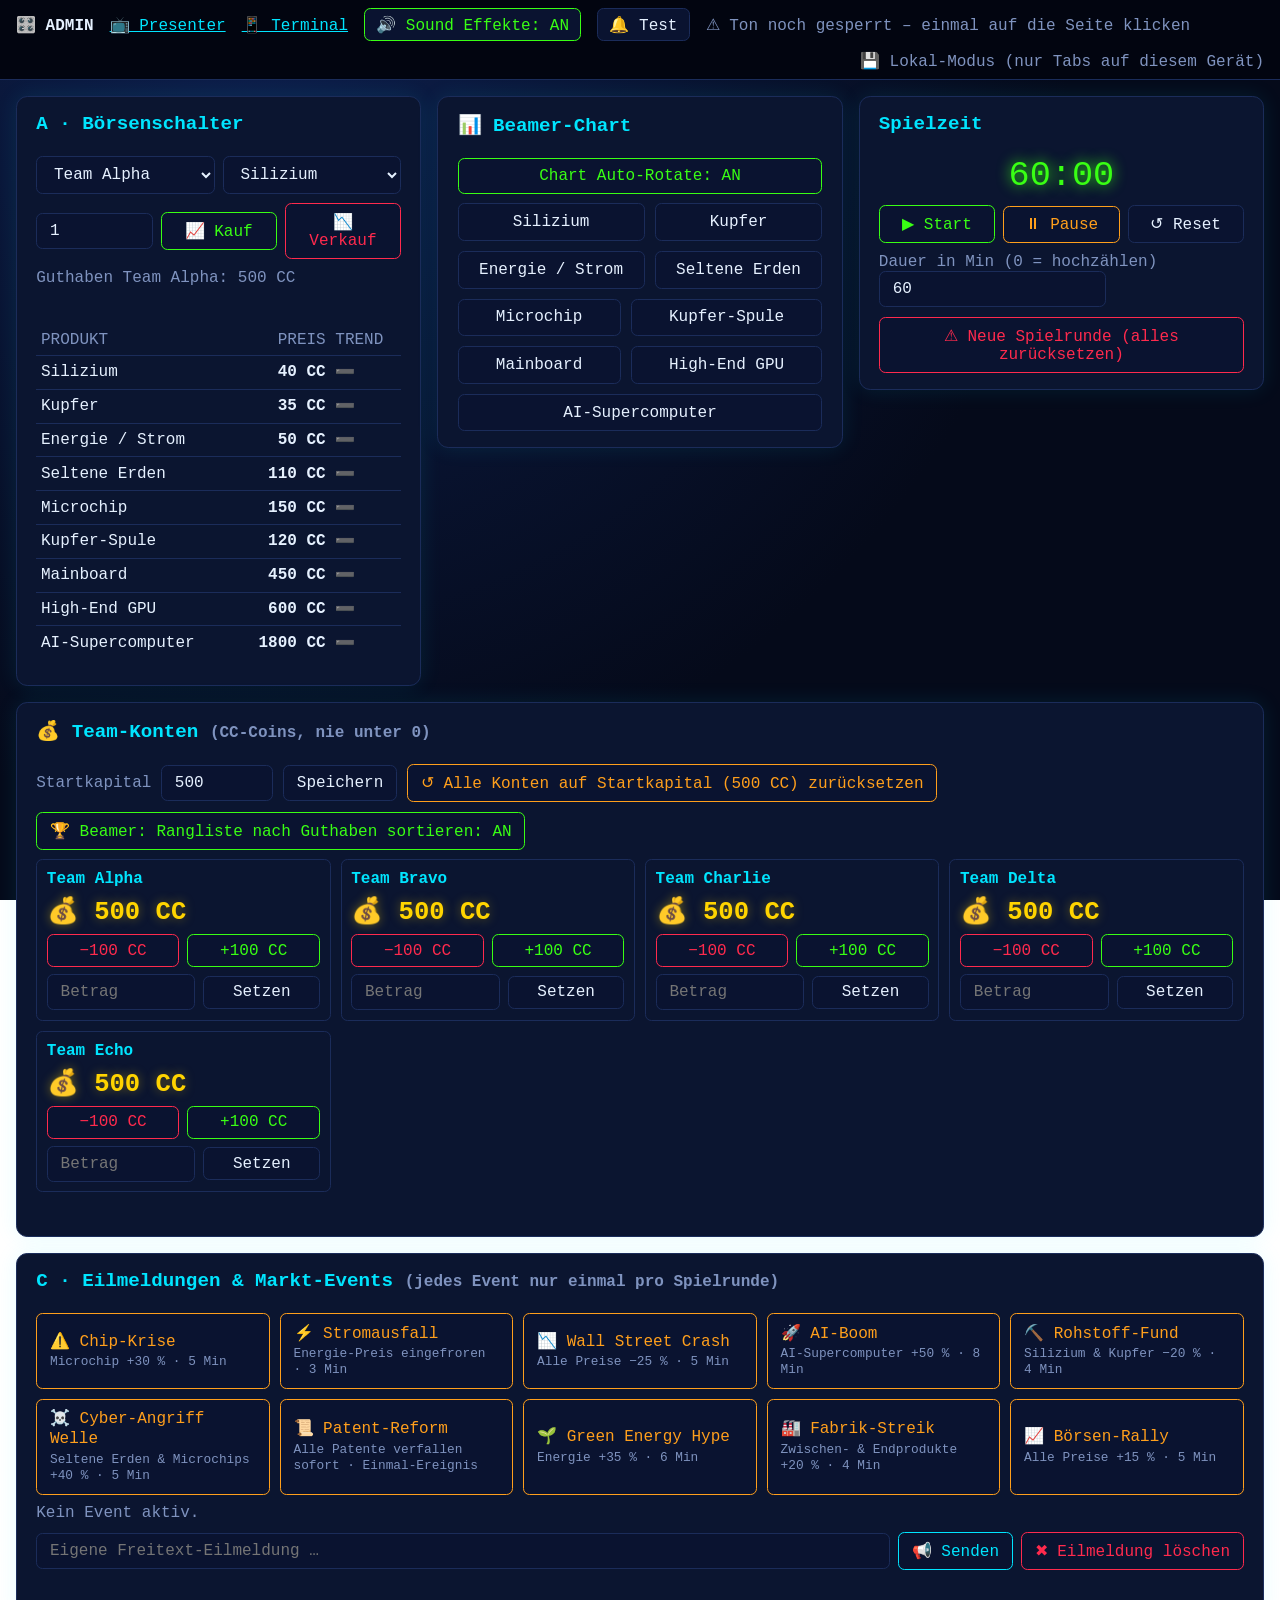
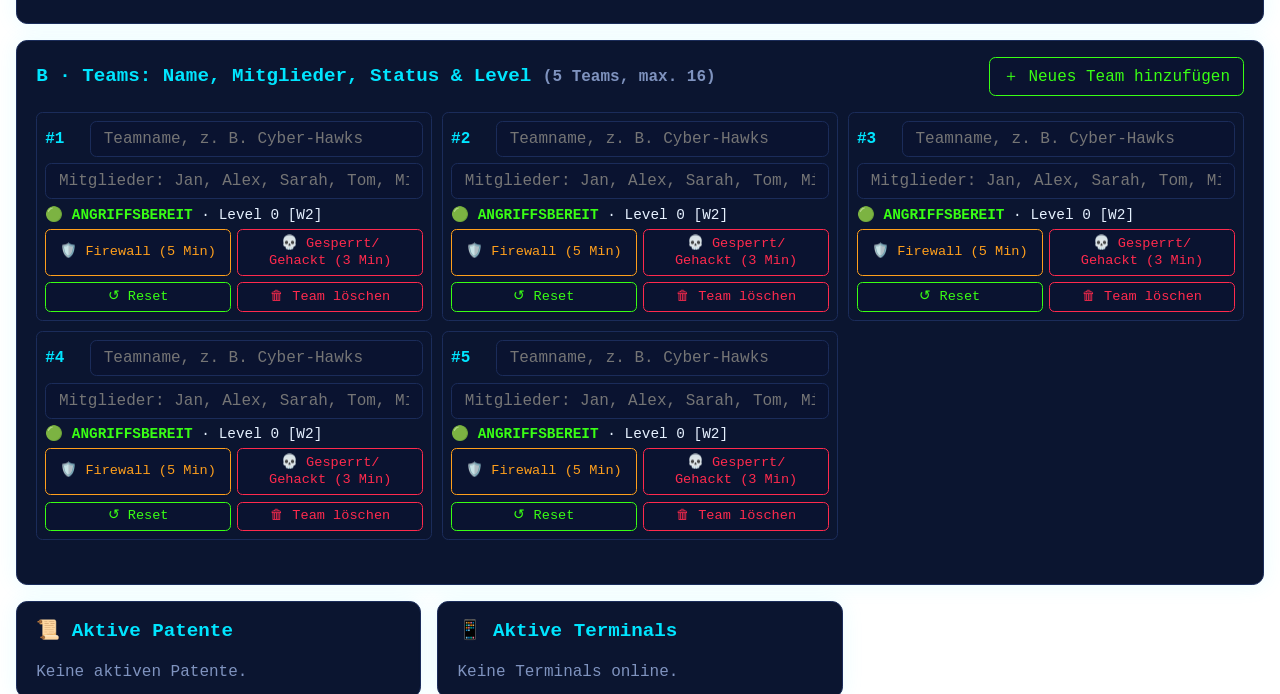
==== commit 4b0118d0: "adds dynamic teams" ====
--- a/admin/index.html
+++ b/admin/index.html
@@ -20,7 +20,8 @@
   <div id="ael"></div>
   <div class="row"><input id="ct" placeholder="Eigene Freitext-Eilmeldung …" maxlength="140"><button id="cust" class="b-c" style="flex:0 0 auto">📢 Senden</button><button id="clr" class="b-r" style="flex:0 0 auto">✖ Eilmeldung löschen</button></div>
   <div id="evm" class="mut" aria-live="polite">&nbsp;</div><div id="cur" class="mut"></div></div>
- <div class="card full"><h2>B · Teams: Name, Mitglieder, Status &amp; Level</h2><div id="at"></div></div>
+ <div class="card full"><div class="thd"><h2>B · Teams: Name, Mitglieder, Status &amp; Level <small class="mut" id="tcn"></small></h2><button id="addt" class="b-g">＋ Neues Team hinzufügen</button></div>
+  <div id="at"></div><div id="tmm" class="mut" aria-live="polite">&nbsp;</div></div>
  <div class="card"><h2>📜 Aktive Patente</h2><div id="pl"></div></div>
  <div class="card"><h2>📱 Aktive Terminals</h2><div id="tl2"></div></div>
 </section>
--- a/css/style.css
+++ b/css/style.css
@@ -77,7 +77,7 @@
 .tm .money.bu{color:var(--neon);text-shadow:0 0 .6em var(--neon)}.tm .money.bd{color:var(--red);text-shadow:0 0 .6em var(--red)}
 .tm .h2{display:flex;justify-content:space-between;align-items:flex-start;gap:.8em}.tm .h2 .mb{flex:1;min-width:0;margin:0}
 .tm .stt{flex:0 1 auto;max-width:55%;text-align:right;font-size:.8rem;line-height:1.25}
-.rk{color:var(--yellow)}.gk{font-size:.68rem;color:var(--mut);margin-top:.1em}
+.rk{color:var(--yellow)}
 .bal{font-size:2.1rem;text-align:center;color:var(--yellow);font-weight:700;text-shadow:0 0 .4em #ffd40088;line-height:1.1}
 .warn{color:var(--red);font-weight:700}
 .acc{display:grid;grid-template-columns:repeat(auto-fit,minmax(15rem,1fr));gap:10px}
@@ -91,8 +91,15 @@
 .tm{font-size:1em;padding:.3em .6em .35em;margin-bottom:.35em;border-width:2px}
 .tm .tn{font-size:1.1em;line-height:1.15}.tm .tn small{font-size:.58em}
 .tm .mw{display:flex;flex-direction:column;align-items:flex-end;flex:0 0 auto;line-height:1.1}
-.tm .money{font-size:1.4em}.tm .gk{font-size:.62em;margin:0;white-space:nowrap}
+.tm .money{font-size:1.4em}
 .tm .h2{margin-top:.1em}.tm .mb{font-size:.68em;line-height:1.25}.tm .stt{font-size:.75em}
 .rc .card{padding:.6em 1em}.rc h2{font-size:1rem;margin-bottom:.4em}
 #pp{display:flex;flex-wrap:wrap;gap:.4em;overflow:visible}
 .pt{font-size:.78rem;margin:0;padding:.25em .5em}
+
+/* ---- Dynamische Teams ---- */
+.thd{display:flex;flex-wrap:wrap;align-items:center;justify-content:space-between;gap:10px;margin-bottom:.4em}.thd h2{margin:0}.thd button{flex:0 0 auto}
+.th .ix{min-width:2.2em}
+#pt.many{display:grid;grid-template-columns:1fr 1fr;gap:.3em;align-content:start}#pt.many .tm{margin:0;min-width:0}
+#pt.many .tm .h1{flex-wrap:wrap;gap:.1em .5em}
+.mn.wide{grid-template-columns:minmax(0,1.1fr) minmax(0,1fr)}
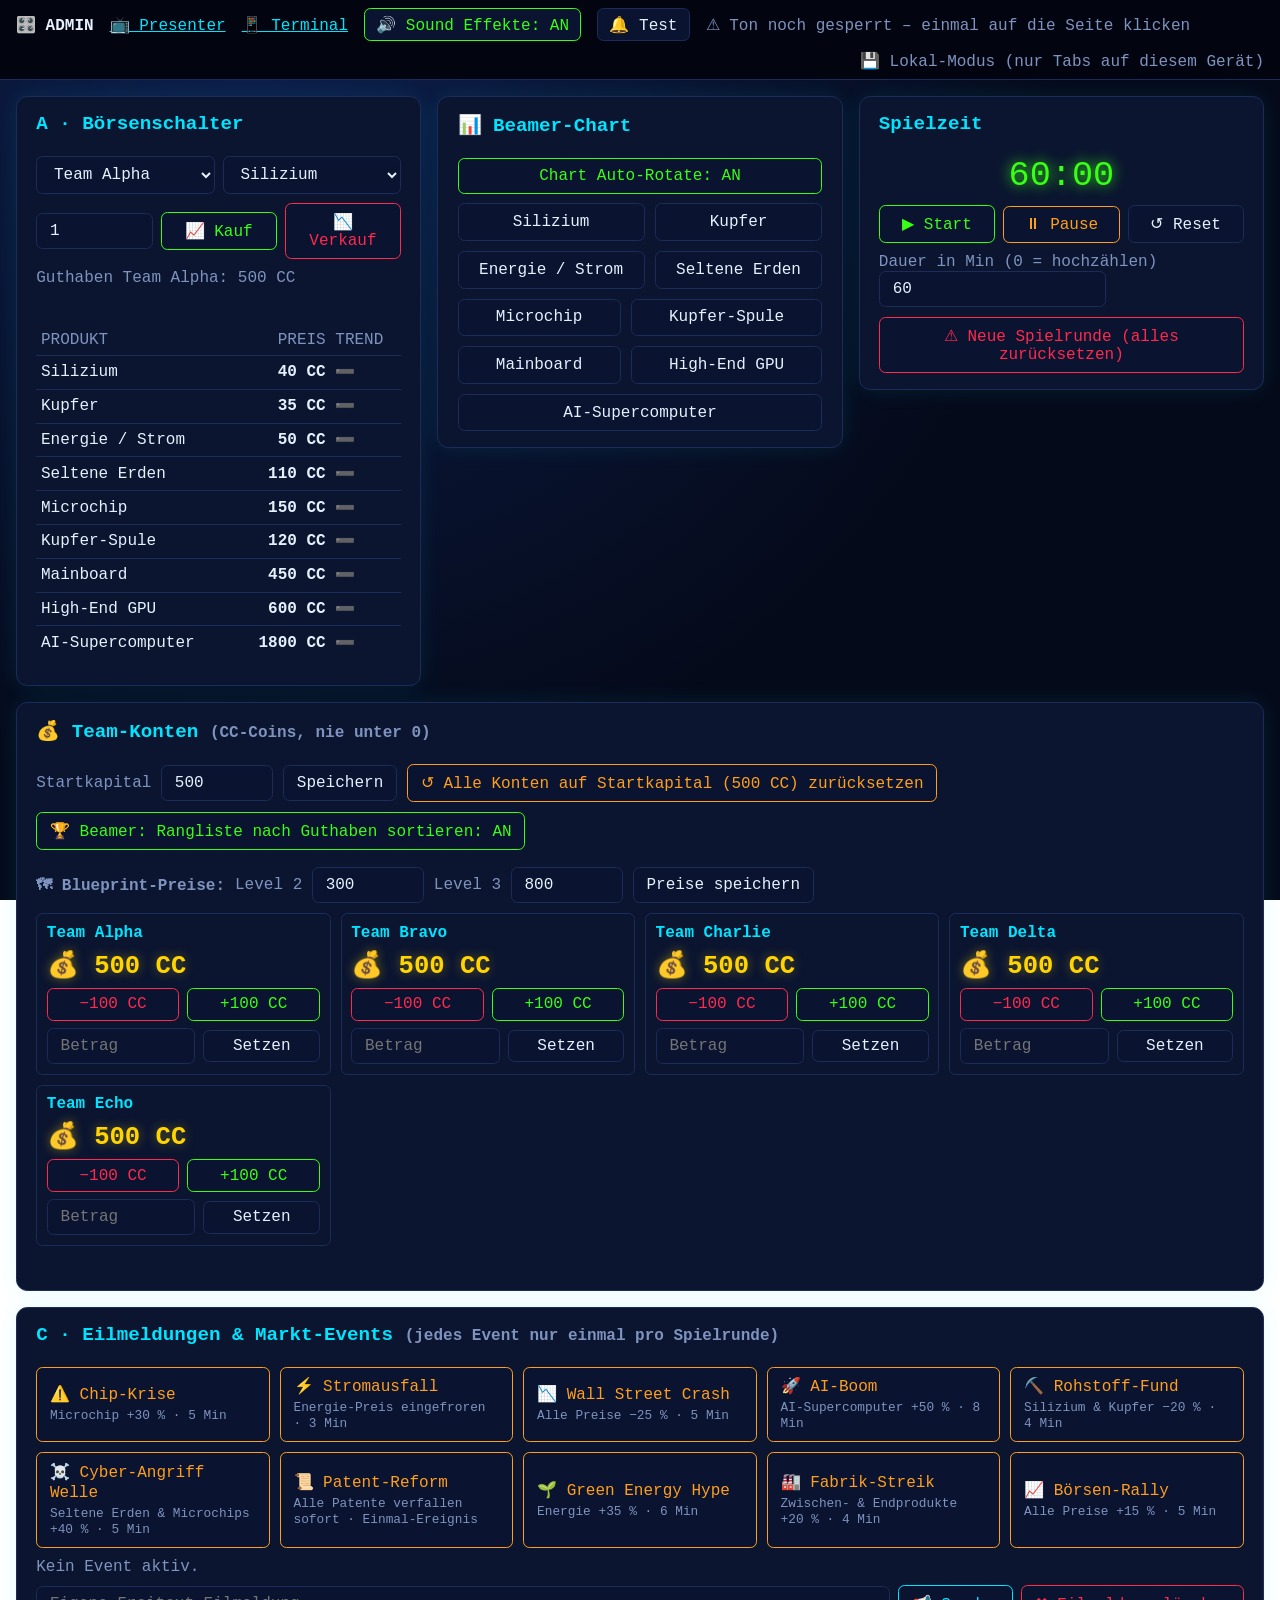
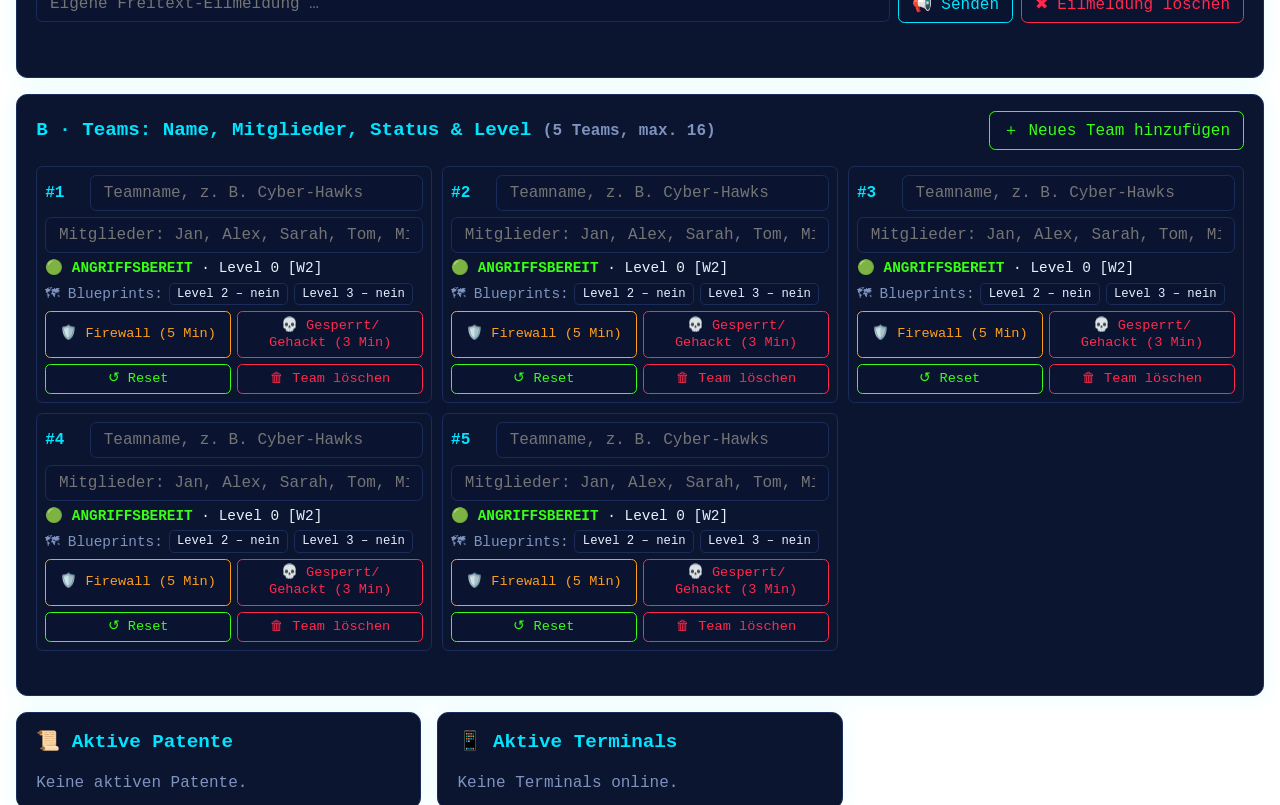
==== commit e823f693: "fixes attack system" ====
--- a/admin/index.html
+++ b/admin/index.html
@@ -14,6 +14,7 @@
  <div class="card full"><h2>💰 Team-Konten <small class="mut">(CC-Coins, nie unter 0)</small></h2>
   <div class="accb"><label>Startkapital <input id="cap" type="number" min="0" aria-label="Startkapital"></label><button id="capb">Speichern</button>
    <button id="rsb" class="b-o"></button><button id="rk"></button></div>
+   <div class="accb"><b class="mut">🗺 Blueprint-Preise:</b><label>Level 2 <input id="bp2" type="number" min="0" aria-label="Preis Blueprint Level 2"></label><label>Level 3 <input id="bp3" type="number" min="0" aria-label="Preis Blueprint Level 3"></label><button id="bpb">Preise speichern</button></div>
   <div class="acc" id="accg"></div><div id="am" class="mut" aria-live="polite">&nbsp;</div></div>
  <div class="card full"><h2>C · Eilmeldungen &amp; Markt-Events <small class="mut">(jedes Event nur einmal pro Spielrunde)</small></h2>
   <div class="evg" id="evg"></div>
--- a/css/style.css
+++ b/css/style.css
@@ -103,3 +103,7 @@
 #pt.many{display:grid;grid-template-columns:1fr 1fr;gap:.3em;align-content:start}#pt.many .tm{margin:0;min-width:0}
 #pt.many .tm .h1{flex-wrap:wrap;gap:.1em .5em}
 .mn.wide{grid-template-columns:minmax(0,1.1fr) minmax(0,1fr)}
+.bpr{display:flex;flex-wrap:wrap;gap:.4em;align-items:center;font-size:.9em}.bpr button{padding:.25em .6em;font-size:.85em}
+.accb+.accb{margin-top:.5em}
+.chk{display:flex;align-items:center;gap:.6em;padding:.45em .2em;color:var(--text,inherit)}.chk input{width:1.4em;height:1.4em;flex:0 0 auto;margin:0}.chk input:disabled+*,.chk:has(input:disabled){opacity:.5}
+#ah{white-space:pre-line}
